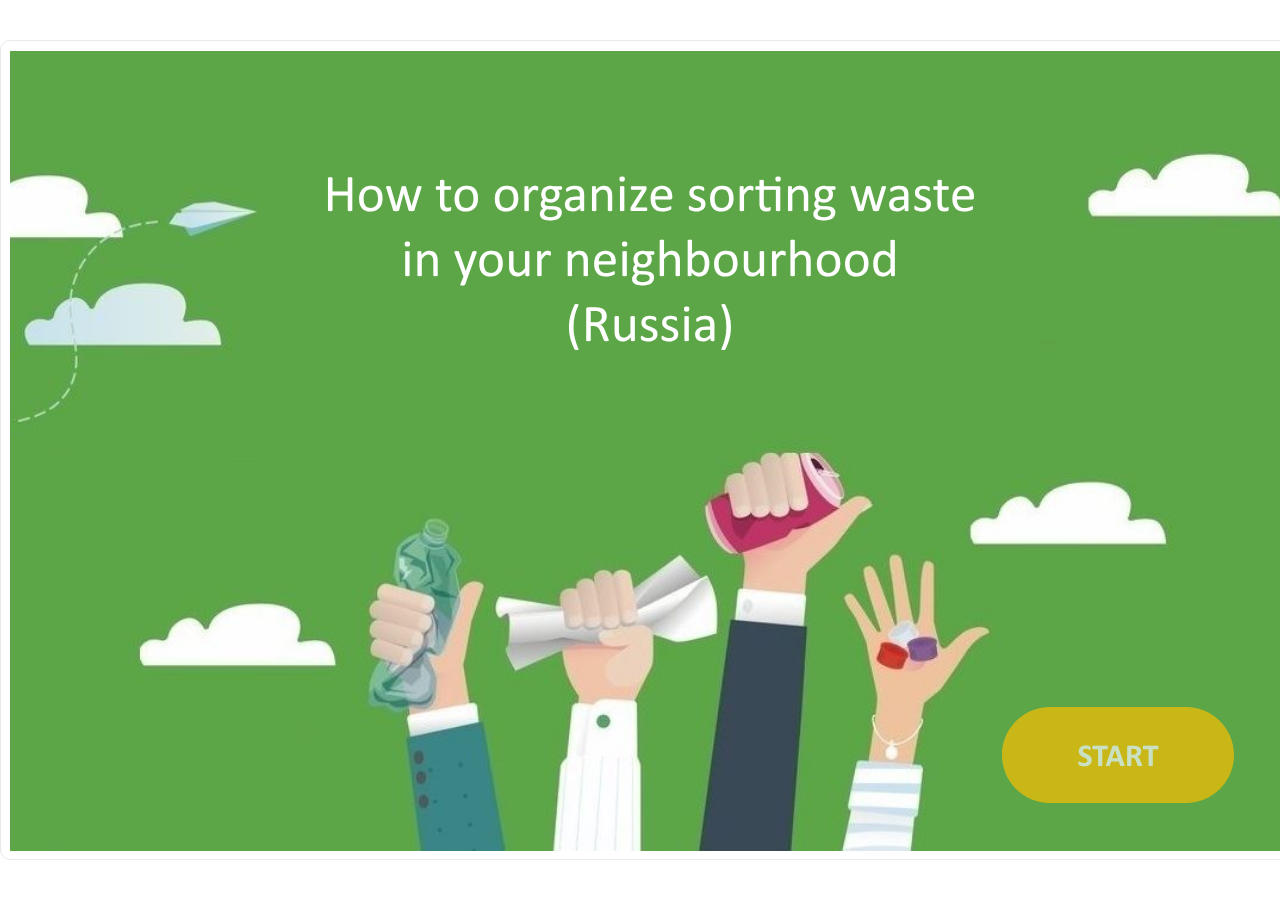
==== story_html5.html @ 177784b8 "Add course files" ====
<!DOCTYPE html>
<html lang="en-US">
<head>
  <meta charset="utf-8">
  <!-- Created using Storyline 3 - http://www.articulate.com  -->
  <!-- version: 3.10.22406.0 -->
  <title>Organising waste sorting in Russia</title>
  <meta http-equiv="x-ua-compatible" content="IE=edge" />
  <meta name="viewport" content="width=device-width, initial-scale=1.0, user-scalable=no, shrink-to-fit=no, minimal-ui" />
  <meta name="apple-mobile-web-app-capable" content="yes" />
  <style>
    html, body { height: 100%; padding: 0; margin: 0 }
    #app { height: 100%; width: 100%; }
  </style>
  
  <script>window.THREE = { };</script>
</head>
<body style="background: #FFFFFF" class="cs-HTML theme-classic">
  <!-- 360 -->
  <script>!function(e){function n(e,i){return e.test(i)}function i(e){var i=e||navigator.userAgent,o=i.split("[FBAN");if(void 0!==o[1]&&(i=o[0]),this.apple={phone:n(t,i),ipod:n(d,i),tablet:!n(t,i)&&n(s,i),device:n(t,i)||n(d,i)||n(s,i)},this.amazon={phone:n(h,i),tablet:!n(h,i)&&n(a,i),device:n(h,i)||n(a,i)},this.android={phone:n(h,i)||n(b,i),tablet:!n(h,i)&&!n(b,i)&&(n(a,i)||n(r,i)),device:n(h,i)||n(a,i)||n(b,i)||n(r,i)},this.windows={phone:n(l,i),tablet:n(p,i),device:n(l,i)||n(p,i)},this.other={blackberry:n(f,i),blackberry10:n(u,i),opera:n(c,i),firefox:n(A,i),chrome:n(w,i),device:n(f,i)||n(u,i)||n(c,i)||n(A,i)||n(w,i)},this.seven_inch=n(v,i),this.any=this.apple.device||this.android.device||this.windows.device||this.other.device||this.seven_inch,this.phone=this.apple.phone||this.android.phone||this.windows.phone,this.tablet=this.apple.tablet||this.android.tablet||this.windows.tablet,"undefined"==typeof window)return this}function o(){var e=new i;return e.Class=i,e}var t=/iPhone/i,d=/iPod/i,s=/iPad/i,b=/(?=.*\bAndroid\b)(?=.*\bMobile\b)/i,r=/Android/i,h=/(?=.*\bAndroid\b)(?=.*\bSD4930UR\b)/i,a=/(?=.*\bAndroid\b)(?=.*\b(?:KFOT|KFTT|KFJWI|KFJWA|KFSOWI|KFTHWI|KFTHWA|KFAPWI|KFAPWA|KFARWI|KFASWI|KFSAWI|KFSAWA)\b)/i,l=/IEMobile/i,p=/(?=.*\bWindows\b)(?=.*\bARM\b)/i,f=/BlackBerry/i,u=/BB10/i,c=/Opera Mini/i,w=/(CriOS|Chrome)(?=.*\bMobile\b)/i,A=/(?=.*\bFirefox\b)(?=.*\bMobile\b)/i,v=new RegExp("(?:Nexus 7|BNTV250|Kindle Fire|Silk|GT-P1000)","i");"undefined"!=typeof module&&module.exports&&"undefined"==typeof window?module.exports=i:"undefined"!=typeof module&&module.exports&&"undefined"!=typeof window?module.exports=o():"function"==typeof define&&define.amd?define("isMobile",[],e.isMobile=o()):e.isMobile=o()}(this);
    window.isMobile.apple.tablet = window.isMobile.apple.tablet ||
      (navigator.platform === 'MacIntel' && navigator.maxTouchPoints > 1);
    window.isMobile.apple.device = window.isMobile.apple.device || window.isMobile.apple.tablet;
    window.isMobile.tablet = window.isMobile.tablet || window.isMobile.apple.tablet;
    window.isMobile.any = window.isMobile.any || window.isMobile.apple.tablet;
  </script>

  <div id="focus-sink" aria-hidden="true" tabIndex=-1"></div>

  <div id="preso"></div>
  <script>
    window.DS = {};
    window.globals = {
      DATA_PATH_BASE: '',
      HAS_FRAME: true,
      HAS_SLIDE: true,

      lmsPresent: false,
      tinCanPresent: false,
      cmi5Present: false,
      aoSupport: false,
      scale: 'noscale',
      captureRc: false,
      browserSize: 'optimal',
      bgColor: '#FFFFFF',
      features: '',
      themeName: 'classic',
      preloaderColor: '#FFFFFF',
      suppressAnalytics: false,
      productChannel: 'perpetual',
      publishSource: 'storyline',
      aid: '',
      cid: '782045ec-8916-403a-8ca7-09c21c4bb5e2',
      playerVersion: '3.10.22406.0',
      maxIosVideoElements: 5,

      
      parseParams: function(qs) {
        if (window.globals.parsedParams != null) {
          return window.globals.parsedParams;
        }
        qs = (qs || window.location.search.substr(1)).split('+').join(' ');
        var params = {},
            tokens,
            re = /[?&]?([^=]+)=([^&]*)/g;

        while (tokens = re.exec(qs)) {
          params[decodeURIComponent(tokens[1]).trim()] =
            decodeURIComponent(tokens[2]).trim();
        }
        window.globals.parsedParams = params;
        return params;
      }

    };

    (function() {

      var classTypes = [ 'desktop', 'mobile', 'phone', 'tablet' ];

      var addDeviceClasses = function(prefix, testObj) {
        var curr, i;
        for (i = 0; i < classTypes.length; i++) {
          curr = classTypes[i];
          if (testObj[curr]) {
            document.body.classList.add(prefix + curr);
          }
        }
      };

      var params = window.globals.parseParams(),
          isDevicePreview = params.devicepreview === '1',
          isPhoneOverride = params.deviceType === 'phone' || (isDevicePreview && params.phone == '1'),
          isTabletOverride = (params.deviceType === 'tablet' || isDevicePreview) && !isPhoneOverride,
          isMobileOverride = isPhoneOverride || isTabletOverride;

      var deviceView = {
        desktop: !window.isMobile.any && !isMobileOverride,
        mobile: window.isMobile.any || isMobileOverride,
        phone: isPhoneOverride || (window.isMobile.phone && !isTabletOverride),
        tablet: isTabletOverride || window.isMobile.tablet
      };

      window.globals.deviceView = deviceView;
      window.isMobile.desktop = !window.isMobile.any;
      window.isMobile.mobile = window.isMobile.any;

      addDeviceClasses('view-', deviceView);

    })();
  </script>
  
  <script src='story_content/user.js' type=text/javascript></script>
  <div class="slide-loader"></div>

  <script type="text/javascript">
    if (window.globals.deviceView.isMobile) { var doc = document, loader = doc.body.querySelector('.slide-loader'); [ 1, 2, 3 ].forEach(function(n) { var d = doc.createElement('div'); d.style.backgroundColor = window.globals.preloaderColor; d.classList.add('mobile-loader-dot'); d.classList.add('dot' + n); loader.appendChild(d); }); }
  </script>

  <div class="mobile-load-title-overlay" style="display: none">
    <div class="mobile-load-title">Organising waste sorting in Russia</div>
  </div>

  <div class="mobile-chrome-warning"></div>

  <script>
    
    if (window.autoSpider && window.vInterfaceObject) {
      document.querySelector('.mobile-load-title-overlay').style.display = 'none';
    }
  </script>

  

  <link rel="stylesheet" href="html5/data/css/output.min.css" data-noprefix />
</body>
<script src="html5/lib/scripts/ds-bootstrap.min.js"></script>
</html>
---- html5/data/css/output.min.css ----
@font-face {
  font-family: 'Open SansBold CharsBoldFE60EE8D';
  src: url('[data-uri]');
  font-style: normal;
  font-weight: normal;
}
@font-face {
  font-family: 'Open Sans Charset1_ 6WTF60293A0';
  src: url('[data-uri]');
  font-style: normal;
  font-weight: normal;
}
@font-face {
  font-family: 'Calibri Charset1_ 6bawcEF178EF7';
  src: url('[data-uri]');
  font-style: normal;
  font-weight: normal;
}
@font-face {
  font-family: 'CalibriBold CharsetBold7B407F75';
  src: url('[data-uri]');
  font-style: normal;
  font-weight: normal;
}
@font-face {
  font-family: 'Segoe UI Charset1_ 5ts385D0E8B3';
  src: url('[data-uri]');
  font-style: normal;
  font-weight: normal;
}
@font-face {
  font-family: 'Symbol Charset1_ 6maguy073BBEE5';
  src: url('[data-uri]');
  font-style: normal;
  font-weight: normal;
}
.cs-npnxnanbnsnfns00000000001 .cs-infopanel  {
  box-shadow: 0 1px 0 rgba(184, 184, 184, 1);
  background: rgba(255, 255, 255, 1);
}
.cs-npnxnanbnsnfns00000000001 .cs-infopanel .cs-link {
  color: rgba(124, 34, 128, 1);
}
.cs-npnxnanbnsnfns00000000001 .cs-infopanel .cs-link:hover {
  color: rgba(0, 0, 238, 1);
}
.cs-npnxnanbnsnfns00000000001 .cs-infopanel .cs-name {
  color: rgba(68, 68, 68, 1);
}
.cs-npnxnanbnsnfns00000000001 .cs-infopanel .cs-title {
  color: rgba(153, 153, 153, 1);
}
.cs-npnxnanbnsnfns00000000001 .cs-infopanelpopup  {
  box-shadow: 0 1px 0 rgba(184, 184, 184, 1);
  background: linear-gradient(180deg, rgba(233, 233, 233, 1) 0%, rgba(207, 207, 207, 1) 100%);
}
.cs-npnxnanbnsnfns00000000001 .cs-infopanelpopup .cs-link {
  color: rgba(124, 34, 128, 1);
}
.cs-npnxnanbnsnfns00000000001 .cs-infopanelpopup .cs-link:hover {
  color: rgba(0, 0, 238, 1);
}
.cs-npnxnanbnsnfns00000000001 .cs-infopanelpopup .cs-name {
  color: rgba(68, 68, 68, 1);
}
.cs-npnxnanbnsnfns00000000001 .cs-infopanelpopup .cs-bio {
  color: rgba(153, 153, 153, 1);
}
.cs-npnxnanbnsnfns00000000001 .cs-timer  {
  color: rgba(85, 85, 85, 1);
}
.cs-npnxnanbnsnfns00000000001 .cs-duration stop:first-child {
  stop-color: rgba(0, 215, 255, 1);
}
.cs-npnxnanbnsnfns00000000001 .cs-duration stop:last-child {
  stop-color: rgba(0, 171, 255, 1);
}
.cs-npnxnanbnsnfns00000000001 .cs-elapsed stop:first-child {
  stop-color: rgba(254, 227, 71, 1);
}
.cs-npnxnanbnsnfns00000000001 .cs-elapsed stop:last-child {
  stop-color: rgba(252, 204, 42, 1);
}
.cs-npnxnanbnsnfns00000000001 .cs-timer .cs-pie .cs-innerstroke {
  stroke: rgba(199, 199, 199, 1);
}
.cs-npnxnanbnsnfns00000000001 .cs-timer .cs-pie .cs-innerborder {
  stroke: rgba(255, 255, 255, 1);
}
.cs-npnxnanbnsnfns00000000001 .cs-window  {
  box-shadow: 0 8px 5px rgba(0, 0, 0, 0.2);
  border-color: rgba(234, 234, 234, 1);
  background: rgba(243, 243, 243, 1);
  color: rgba(85, 85, 85, 1);
}
.cs-npnxnanbnsnfns00000000001 .cs-window .cs-diva {
  border-color: rgba(247, 247, 247, 1);
}
.cs-npnxnanbnsnfns00000000001 .cs-window .cs-divb {
  border-color: rgba(211, 211, 211, 1);
}
.cs-npnxnanbnsnfns00000000001 .cs-editor .cs-editor-slide {
  color: rgba(85, 85, 85, 1);
}
.cs-npnxnanbnsnfns00000000001 .cs-editor .cs-editor-html {
  color: rgba(68, 68, 68, 1);
}
.cs-npnxnanbnsnfns00000000001 .cs-editor .cs-editor-button {
  text-shadow: 0 1px 0 rgba(240, 240, 240, 1);
  color: rgba(53, 53, 53, 1);
  border-color: rgba(177, 177, 177, 1);
  background: linear-gradient(180deg, rgba(245, 245, 245, 1) 0%, rgba(199, 199, 199, 1) 100%);
}
.cs-npnxnanbnsnfns00000000001 .cs-editor .cs-editor-button:hover {
  background: linear-gradient(180deg, rgba(242, 242, 242, 1) 0%, rgba(175, 175, 175, 1) 100%);
}
.cs-npnxnanbnsnfns00000000001 .cs-editor .cs-editor-button:active {
  background: linear-gradient(180deg, rgba(199, 199, 199, 1) 0%, rgba(244, 244, 244, 1) 100%);
}
.cs-npnxnanbnsnfns00000000001 .cs-listitem  {
  color: rgba(53, 53, 53, 1);
  border-color: rgba(223, 223, 223, 1);
}
.cs-npnxnanbnsnfns00000000001 .cs-listitem.cs-viewed {
  color: rgba(144, 144, 144, 1);
}
.cs-npnxnanbnsnfns00000000001 .cs-listitem.cs-selected {
  color: rgba(53, 53, 53, 1);
  background: rgba(192, 226, 241, 1);
}
.cs-npnxnanbnsnfns00000000001 .cs-listitem.cs-selected:hover {
  background: rgba(192, 226, 241, 1);
}
.cs-npnxnanbnsnfns00000000001 .cs-listitem.cs-selected.hover {
  background: rgba(192, 226, 241, 1);
}
.cs-npnxnanbnsnfns00000000001 .cs-listitem.cs-selected:focus {
  background: rgba(192, 226, 241, 1);
}
.cs-npnxnanbnsnfns00000000001 .cs-listitem .cs-icon-carrot {
  fill: rgba(53, 53, 53, 1);
}
.cs-npnxnanbnsnfns00000000001 .cs-listitem .cs-icon-carrot .cs-shadow {
  fill: rgba(255, 255, 255, 1);
}
.cs-npnxnanbnsnfns00000000001 .cs-listitem:hover {
  background: rgba(230, 230, 230, 1);
}
.cs-npnxnanbnsnfns00000000001 .cs-listitem.hover {
  background: rgba(230, 230, 230, 1);
}
.cs-npnxnanbnsnfns00000000001 .cs-listitem:focus {
  background: rgba(230, 230, 230, 1);
}
.cs-npnxnanbnsnfns00000000001 .cs-glossary  {
  color: rgba(53, 53, 53, 1);
}
.cs-npnxnanbnsnfns00000000001 .cs-glossary .cs-scrolling-panel {
  background: rgba(231, 231, 231, 1);
}
.cs-npnxnanbnsnfns00000000001 .cs-glossary .cs-term.cs-selected .cs-choice-list-trigger {
  color: rgba(53, 53, 53, 1);
  background: rgba(192, 226, 241, 1);
}
.cs-npnxnanbnsnfns00000000001 .cs-glossary .cs-term.cs-selected .cs-choice-list-trigger:focus {
  color: rgba(53, 53, 53, 1);
  background: rgba(192, 226, 241, 1);
}
.cs-npnxnanbnsnfns00000000001 .cs-glossary .cs-term:hover .cs-choice-list-trigger {
  background: rgba(230, 230, 230, 1);
}
.cs-npnxnanbnsnfns00000000001 .cs-glossary .cs-term.hover .cs-choice-list-trigger {
  background: rgba(230, 230, 230, 1);
}
.cs-npnxnanbnsnfns00000000001 .cs-glossary .cs-term .cs-choice-list-trigger:focus {
  background: rgba(230, 230, 230, 1);
}
.cs-npnxnanbnsnfns00000000001 .cs-glossary .cs-diva {
  border-color: rgba(226, 226, 226, 1);
}
.cs-npnxnanbnsnfns00000000001 .cs-glossary .cs-divb {
  border-color: rgba(226, 226, 226, 1);
}
.cs-npnxnanbnsnfns00000000001 .cs-glossary .cs-divc {
  border-color: rgba(250, 250, 250, 1);
}
.cs-npnxnanbnsnfns00000000001 .cs-glossary .cs-heading {
  color: rgba(68, 68, 68, 1);
}
.cs-npnxnanbnsnfns00000000001 .cs-resource .cs-separator {
  border-color: rgba(224, 224, 224, 1);
}
.cs-npnxnanbnsnfns00000000001 .cs-outline  {
  color: rgba(68, 68, 68, 1);
}
.cs-npnxnanbnsnfns00000000001 .cs-outline .cs-diva {
  border-color: rgba(198, 198, 198, 1);
}
.cs-npnxnanbnsnfns00000000001 .cs-outline .cs-divb {
  border-color: rgba(249, 249, 249, 1);
}
.cs-npnxnanbnsnfns00000000001 .cs-outline .cs-divc {
  border-color: rgba(225, 225, 225, 1);
}
.cs-npnxnanbnsnfns00000000001 .cs-outline .cs-search-filter:hover {
  color: rgba(0, 0, 238, 1);
}
.cs-npnxnanbnsnfns00000000001 .cs-outline .cs-search-filter.hover {
  color: rgba(0, 0, 238, 1);
}
.cs-npnxnanbnsnfns00000000001 .cs-transcript  {
  color: rgba(68, 68, 68, 1);
}
.cs-npnxnanbnsnfns00000000001 .cs-transcript .cs-div {
  border-color: rgba(225, 225, 225, 1);
}
.cs-npnxnanbnsnfns00000000001 .cs-tabs:not(.topmenu-item) {
  color: rgba(85, 85, 85, 1);
}
.cs-npnxnanbnsnfns00000000001 .cs-tabs .cs-inner-button:not(.topmenu-item) {
  text-shadow: 0 1px 0 rgba(240, 240, 240, 1);
}
.cs-npnxnanbnsnfns00000000001 .cs-tabs:hover:not(.topmenu-item) {
  color: rgba(51, 51, 51, 1);
}
.cs-npnxnanbnsnfns00000000001 .cs-tabs.cs-selected {
  background: rgba(243, 243, 243, 1);
  color: rgba(51, 51, 51, 1);
}
.cs-npnxnanbnsnfns00000000001 .cs-seekcontrol  {
  background: linear-gradient(180deg, rgba(245, 245, 245, 1) 0%, rgba(199, 199, 199, 1) 100%);
  border-color: rgba(177, 177, 177, 1);
}
.cs-npnxnanbnsnfns00000000001 .cs-seekcontrol .cs-button:hover .cs-icon {
  fill: rgba(85, 85, 85, 1);
}
.cs-npnxnanbnsnfns00000000001 .cs-seekcontrol .cs-button.hover .cs-icon {
  fill: rgba(85, 85, 85, 1);
}
.cs-npnxnanbnsnfns00000000001 .cs-seekcontrol .cs-button .cs-icon-shadow {
  fill: rgba(240, 240, 240, 1);
}
.cs-npnxnanbnsnfns00000000001 .cs-seekcontrol .cs-button .cs-icon {
  fill: rgba(45, 45, 45, 1);
}
.cs-npnxnanbnsnfns00000000001 .cs-seekcontrol .cs-seek .cs-fill {
  background: rgba(255, 255, 255, 1);
}
.cs-npnxnanbnsnfns00000000001 .cs-seekcontrol .cs-seek {
  background: rgba(231, 231, 231, 1);
  border-color: rgba(184, 184, 184, 1);
}
.cs-npnxnanbnsnfns00000000001 .cs-searchinput .cs-input {
  color: rgba(138, 138, 138, 1);
  border-color: rgba(173, 173, 173, 1);
  background: rgba(223, 223, 223, 1);
}
.cs-npnxnanbnsnfns00000000001 .cs-searchinput .cs-input:focus {
  color: rgba(51, 51, 51, 1);
  background: rgba(250, 250, 250, 1);
}
.cs-npnxnanbnsnfns00000000001 .cs-searchinput .cs-input:hover {
  box-shadow: inset 0 0 1px 0 rgba(107, 248, 255, 1);
}
.cs-npnxnanbnsnfns00000000001 .cs-searchinput .cs-input.hover {
  box-shadow: inset 0 0 1px 0 rgba(107, 248, 255, 1);
}
.cs-npnxnanbnsnfns00000000001 .cs-searchinput .cs-button .cs-icon {
  fill: rgba(138, 138, 138, 1);
}
.cs-npnxnanbnsnfns00000000001 .cs-searchinput .cs-button:hover {
  fill: linear-gradient(180deg, rgba(245, 245, 245, 1) 0%, rgba(199, 199, 199, 1) 100%);
}
.cs-npnxnanbnsnfns00000000001 .cs-searchinput .cs-button.hover {
  fill: linear-gradient(180deg, rgba(245, 245, 245, 1) 0%, rgba(199, 199, 199, 1) 100%);
}
.cs-npnxnanbnsnfns00000000001 .cs-menu  {
  box-shadow: 0 1px 0 rgba(184, 184, 184, 1);
  background: rgba(243, 243, 243, 1);
}
.cs-npnxnanbnsnfns00000000001 .cs-topmenu-item.active .cs-tab {
  background: rgba(243, 243, 243, 1);
}
.cs-npnxnanbnsnfns00000000001 .cs-logo  {
  box-shadow: 0 1px 0 rgba(184, 184, 184, 1);
  background: rgba(255, 255, 255, 1);
}
.cs-npnxnanbnsnfns00000000001 .cs-checkbox  {
  color: rgba(68, 68, 68, 1);
}
.cs-npnxnanbnsnfns00000000001 .cs-checkbox:hover {
  border-color: rgba(107, 248, 255, 1);
}
.cs-npnxnanbnsnfns00000000001 .cs-checkbox.hover {
  border-color: rgba(107, 248, 255, 1);
}
.cs-npnxnanbnsnfns00000000001 .cs-checkbox .cs-box {
  color: rgba(255, 255, 255, 1);
  border-color: rgba(184, 184, 184, 1);
}
.cs-npnxnanbnsnfns00000000001 .cs-checkbox .cs-box:checked::after {
  color: rgba(51, 204, 0, 1);
}
.cs-npnxnanbnsnfns00000000001 .cs-button  {
  text-shadow: 0 1px 0 rgba(240, 240, 240, 1);
  color: rgba(53, 53, 53, 1);
  border-color: rgba(177, 177, 177, 1);
  background: linear-gradient(180deg, rgba(245, 245, 245, 1) 0%, rgba(199, 199, 199, 1) 100%);
  box-shadow: 0 1px 0 rgba(207, 207, 207, 1);
}
.cs-npnxnanbnsnfns00000000001 .cs-button .cs-icon {
  fill: rgba(53, 53, 53, 1);
}
.cs-npnxnanbnsnfns00000000001 .cs-button .cs-icon-shadow {
  fill: rgba(240, 240, 240, 1);
}
.cs-npnxnanbnsnfns00000000001 .cs-button:hover {
  background: linear-gradient(180deg, rgba(242, 242, 242, 1) 0%, rgba(175, 175, 175, 1) 100%);
}
.cs-npnxnanbnsnfns00000000001 .cs-button.hover {
  background: linear-gradient(180deg, rgba(242, 242, 242, 1) 0%, rgba(175, 175, 175, 1) 100%);
}
.cs-npnxnanbnsnfns00000000001 .cs-button:active {
  background: linear-gradient(180deg, rgba(199, 199, 199, 1) 0%, rgba(244, 244, 244, 1) 100%);
}
.cs-npnxnanbnsnfns00000000001 .cs-button.cs-disabled:hover {
  background: linear-gradient(180deg, rgba(245, 245, 245, 1) 0%, rgba(199, 199, 199, 1) 100%);
}
.cs-npnxnanbnsnfns00000000001 .cs-button.cs-disabled.hover {
  background: linear-gradient(180deg, rgba(245, 245, 245, 1) 0%, rgba(199, 199, 199, 1) 100%);
}
.cs-npnxnanbnsnfns00000000001 .cs-button.cs-disabled:active {
  background: linear-gradient(180deg, rgba(245, 245, 245, 1) 0%, rgba(199, 199, 199, 1) 100%);
}
.cs-npnxnanbnsnfns00000000001 .cs-button.cs-volume:hover {
  background: linear-gradient(180deg, rgba(245, 245, 245, 1) 0%, rgba(199, 199, 199, 1) 100%);
}
.cs-npnxnanbnsnfns00000000001 .cs-button.cs-volume.hover {
  background: linear-gradient(180deg, rgba(245, 245, 245, 1) 0%, rgba(199, 199, 199, 1) 100%);
}
.cs-npnxnanbnsnfns00000000001 .cs-button.cs-volume:active {
  background: linear-gradient(180deg, rgba(245, 245, 245, 1) 0%, rgba(199, 199, 199, 1) 100%);
}
.cs-npnxnanbnsnfns00000000001.cs-base  {
  color: rgba(85, 85, 85, 1);
  border-color: rgba(233, 233, 233, 1);
  background: linear-gradient(180deg, rgba(255, 255, 255, 1) 0%, rgba(255, 255, 255, 1) 100%);
}
.cs-npnxnanbnsnfns00000000001.cs-base .cs-separator .cs-diva {
  background: rgba(211, 211, 211, 1);
}
.cs-npnxnanbnsnfns00000000001.cs-base .cs-separator .cs-divb {
  background: rgba(247, 247, 247, 1);
}
.cs-npnxnanbnsnfns00000000001.cs-base .cs-topmenu-item.active .cs-tab {
  border-color: rgba(211, 211, 211, 1);
}
.cs-npnxnanbnsnfns00000000001.cs-base .cs-topmenu-item.active .cs-panel {
  border-color: rgba(211, 211, 211, 1);
}
.cs-npnxnanbnsnfns00000000001.cs-base .cs-left {
  background: linear-gradient(180deg, rgba(219, 219, 219, 1) 0%, rgba(195, 195, 195, 1) 100%);
}
.cs-npnxnanbnsnfns00000000001.cs-base .cs-area-primary .cs-slide-container {
  background: linear-gradient(180deg, rgba(255, 255, 255, 0) 0%, rgba(255, 255, 255, 0) 100%);
}
.cs-npnxnanbnsnfns00000000001 .cs-volume::-moz-range-thumb {
  border-color: rgba(165, 165, 165, 1);
  box-shadow: inset 0 0 1px 0 rgba(212, 212, 212, 1);
  background: rgba(200, 200, 200, 1);
}
.cs-npnxnanbnsnfns00000000001 .cs-volume::-ms-thumb {
  border-color: rgba(165, 165, 165, 1);
  box-shadow: inset 0 0 1px 0 rgba(212, 212, 212, 1);
  background: rgba(200, 200, 200, 1);
}
.cs-npnxnanbnsnfns00000000001 .cs-volume::-webkit-slider-thumb {
  border-color: rgba(165, 165, 165, 1);
  box-shadow: inset 0 0 1px 0 rgba(212, 212, 212, 1);
  background: rgba(200, 200, 200, 1);
}
.cs-npnxnanbnsnfns00000000001 .cs-volume::-moz-range-track {
  border-color: rgba(242, 242, 242, 1);
  background: linear-gradient(180deg, rgba(188, 188, 188, 1) 0%, rgba(188, 188, 188, 1) 50.196%, rgba(195, 195, 195, 1) 100%);
}
.cs-npnxnanbnsnfns00000000001 .cs-volume::-ms-track {
  border-color: rgba(242, 242, 242, 1);
  background: linear-gradient(180deg, rgba(188, 188, 188, 1) 0%, rgba(188, 188, 188, 1) 50.196%, rgba(195, 195, 195, 1) 100%);
}
.cs-npnxnanbnsnfns00000000001 .cs-volume::-webkit-slider-runnable-track {
  border-color: rgba(242, 242, 242, 1);
  background: linear-gradient(180deg, rgba(188, 188, 188, 1) 0%, rgba(188, 188, 188, 1) 50.196%, rgba(195, 195, 195, 1) 100%);
}
body.show-focus .tab-focus-box {
  border-color: rgba(255, 255, 0, 1);
}
.skipnav {
  border-color: rgba(255, 255, 0, 1);
}
.fn-npnxnanbsnfns00000000001 {
  font-family: 'Open SansD6FFC9F9';
  -webkit-font-variant-ligatures: no-common-ligatures;
  font-variant-ligatures: no-common-ligatures;
}
.fn-pxabnsnfns00000000001 {
  font-family: 'Open SansD6FFC9F9';
  -webkit-font-variant-ligatures: no-common-ligatures;
  font-variant-ligatures: no-common-ligatures;
}
.fn-npxnabnsnfns00000000001 {
  font-family: 'Open SansD6FFC9F9';
  -webkit-font-variant-ligatures: no-common-ligatures;
  font-variant-ligatures: no-common-ligatures;
}
.fn-npnxnanbnsnfns00000000001 {
  font-family: 'Open SansD6FFC9F9';
  -webkit-font-variant-ligatures: no-common-ligatures;
  font-variant-ligatures: no-common-ligatures;
}
.fn-pxabnsnfns00000000000 {
  font-family: 'Open SansD6FFC9F9';
  -webkit-font-variant-ligatures: no-common-ligatures;
  font-variant-ligatures: no-common-ligatures;
}
@font-face {
  font-family: 'Open SansD6FFC9F9';
  src: url('[data-uri]');
  font-style: normal;
  font-weight: bold;
}
@font-face {
  font-family: 'Open SansD6FFC9F9';
  src: url('[data-uri]');
  font-style: normal;
  font-weight: normal;
}
.cs-InvalidPromptSlide .cs-5Vt20cb9QkO-InvalidPromptSlide-btn0 {
  color: rgba(53, 53, 53, 1);
  border-color: rgba(177, 177, 177, 1);
  background: linear-gradient(180deg, rgba(245, 245, 245, 1) 0%, rgba(199, 199, 199, 1) 100%);
  text-shadow: 0 1px 0 rgba(240, 240, 240, 1);
}
.cs-InvalidPromptSlide .cs-5Vt20cb9QkO-InvalidPromptSlide-btn0 .cs-html {
  color: rgba(68, 68, 68, 1);
}
.cs-InvalidPromptSlide .cs-5Vt20cb9QkO-InvalidPromptSlide-btn0 .cs-slide {
  border-color: rgba(85, 85, 85, 1);
}
.cs-InvalidPromptSlide .cs-5Vt20cb9QkO-InvalidPromptSlide-btn0:hover {
  background: linear-gradient(180deg, rgba(242, 242, 242, 1) 0%, rgba(175, 175, 175, 1) 100%);
}
.cs-InvalidPromptSlide .cs-5Vt20cb9QkO-InvalidPromptSlide-btn0:active {
  background: linear-gradient(180deg, rgba(199, 199, 199, 1) 0%, rgba(244, 244, 244, 1) 100%);
}
.cs-PrintPromptSlide .cs-5Vt20cb9QkO-PrintPromptSlide-btn0 {
  color: rgba(53, 53, 53, 1);
  border-color: rgba(177, 177, 177, 1);
  background: linear-gradient(180deg, rgba(245, 245, 245, 1) 0%, rgba(199, 199, 199, 1) 100%);
  text-shadow: 0 1px 0 rgba(240, 240, 240, 1);
}
.cs-PrintPromptSlide .cs-5Vt20cb9QkO-PrintPromptSlide-btn0 .cs-html {
  color: rgba(68, 68, 68, 1);
}
.cs-PrintPromptSlide .cs-5Vt20cb9QkO-PrintPromptSlide-btn0 .cs-slide {
  border-color: rgba(85, 85, 85, 1);
}
.cs-PrintPromptSlide .cs-5Vt20cb9QkO-PrintPromptSlide-btn0:hover {
  background: linear-gradient(180deg, rgba(242, 242, 242, 1) 0%, rgba(175, 175, 175, 1) 100%);
}
.cs-PrintPromptSlide .cs-5Vt20cb9QkO-PrintPromptSlide-btn0:active {
  background: linear-gradient(180deg, rgba(199, 199, 199, 1) 0%, rgba(244, 244, 244, 1) 100%);
}
.cs-ScrollPromptSlide .cs-5Vt20cb9QkO-ScrollPromptSlide-btn0 {
  color: rgba(53, 53, 53, 1);
  border-color: rgba(177, 177, 177, 1);
  background: linear-gradient(180deg, rgba(245, 245, 245, 1) 0%, rgba(199, 199, 199, 1) 100%);
  text-shadow: 0 1px 0 rgba(240, 240, 240, 1);
}
.cs-ScrollPromptSlide .cs-5Vt20cb9QkO-ScrollPromptSlide-btn0 .cs-html {
  color: rgba(68, 68, 68, 1);
}
.cs-ScrollPromptSlide .cs-5Vt20cb9QkO-ScrollPromptSlide-btn0 .cs-slide {
  border-color: rgba(85, 85, 85, 1);
}
.cs-ScrollPromptSlide .cs-5Vt20cb9QkO-ScrollPromptSlide-btn0:hover {
  background: linear-gradient(180deg, rgba(242, 242, 242, 1) 0%, rgba(175, 175, 175, 1) 100%);
}
.cs-ScrollPromptSlide .cs-5Vt20cb9QkO-ScrollPromptSlide-btn0:active {
  background: linear-gradient(180deg, rgba(199, 199, 199, 1) 0%, rgba(244, 244, 244, 1) 100%);
}
.cs-ResumePromptSlide .cs-5Vt20cb9QkO-ResumePromptSlide-btn0 {
  color: rgba(53, 53, 53, 1);
  border-color: rgba(177, 177, 177, 1);
  background: linear-gradient(180deg, rgba(245, 245, 245, 1) 0%, rgba(199, 199, 199, 1) 100%);
  text-shadow: 0 1px 0 rgba(240, 240, 240, 1);
}
.cs-ResumePromptSlide .cs-5Vt20cb9QkO-ResumePromptSlide-btn0 .cs-html {
  color: rgba(68, 68, 68, 1);
}
.cs-ResumePromptSlide .cs-5Vt20cb9QkO-ResumePromptSlide-btn0 .cs-slide {
  border-color: rgba(85, 85, 85, 1);
}
.cs-ResumePromptSlide .cs-5Vt20cb9QkO-ResumePromptSlide-btn0:hover {
  background: linear-gradient(180deg, rgba(242, 242, 242, 1) 0%, rgba(175, 175, 175, 1) 100%);
}
.cs-ResumePromptSlide .cs-5Vt20cb9QkO-ResumePromptSlide-btn0:active {
  background: linear-gradient(180deg, rgba(199, 199, 199, 1) 0%, rgba(244, 244, 244, 1) 100%);
}
.cs-ResumePromptSlide .cs-5Vt20cb9QkO-ResumePromptSlide-btn1 {
  color: rgba(53, 53, 53, 1);
  border-color: rgba(177, 177, 177, 1);
  background: linear-gradient(180deg, rgba(245, 245, 245, 1) 0%, rgba(199, 199, 199, 1) 100%);
  text-shadow: 0 1px 0 rgba(240, 240, 240, 1);
}
.cs-ResumePromptSlide .cs-5Vt20cb9QkO-ResumePromptSlide-btn1 .cs-html {
  color: rgba(68, 68, 68, 1);
}
.cs-ResumePromptSlide .cs-5Vt20cb9QkO-ResumePromptSlide-btn1 .cs-slide {
  border-color: rgba(85, 85, 85, 1);
}
.cs-ResumePromptSlide .cs-5Vt20cb9QkO-ResumePromptSlide-btn1:hover {
  background: linear-gradient(180deg, rgba(242, 242, 242, 1) 0%, rgba(175, 175, 175, 1) 100%);
}
.cs-ResumePromptSlide .cs-5Vt20cb9QkO-ResumePromptSlide-btn1:active {
  background: linear-gradient(180deg, rgba(199, 199, 199, 1) 0%, rgba(244, 244, 244, 1) 100%);
}
.cs-ExternalInterfaceErrorSlide .cs-buttonOK {
  color: rgba(53, 53, 53, 1);
  border-color: rgba(177, 177, 177, 1);
  background: linear-gradient(180deg, rgba(245, 245, 245, 1) 0%, rgba(199, 199, 199, 1) 100%);
  text-shadow: 0 1px 0 rgba(240, 240, 240, 1);
}
.cs-ExternalInterfaceErrorSlide .cs-buttonOK .cs-html {
  color: rgba(68, 68, 68, 1);
}
.cs-ExternalInterfaceErrorSlide .cs-buttonOK .cs-slide {
  border-color: rgba(85, 85, 85, 1);
}
.cs-ExternalInterfaceErrorSlide .cs-buttonOK:hover {
  background: linear-gradient(180deg, rgba(242, 242, 242, 1) 0%, rgba(175, 175, 175, 1) 100%);
}
.cs-ExternalInterfaceErrorSlide .cs-buttonOK:active {
  background: linear-gradient(180deg, rgba(199, 199, 199, 1) 0%, rgba(244, 244, 244, 1) 100%);
}
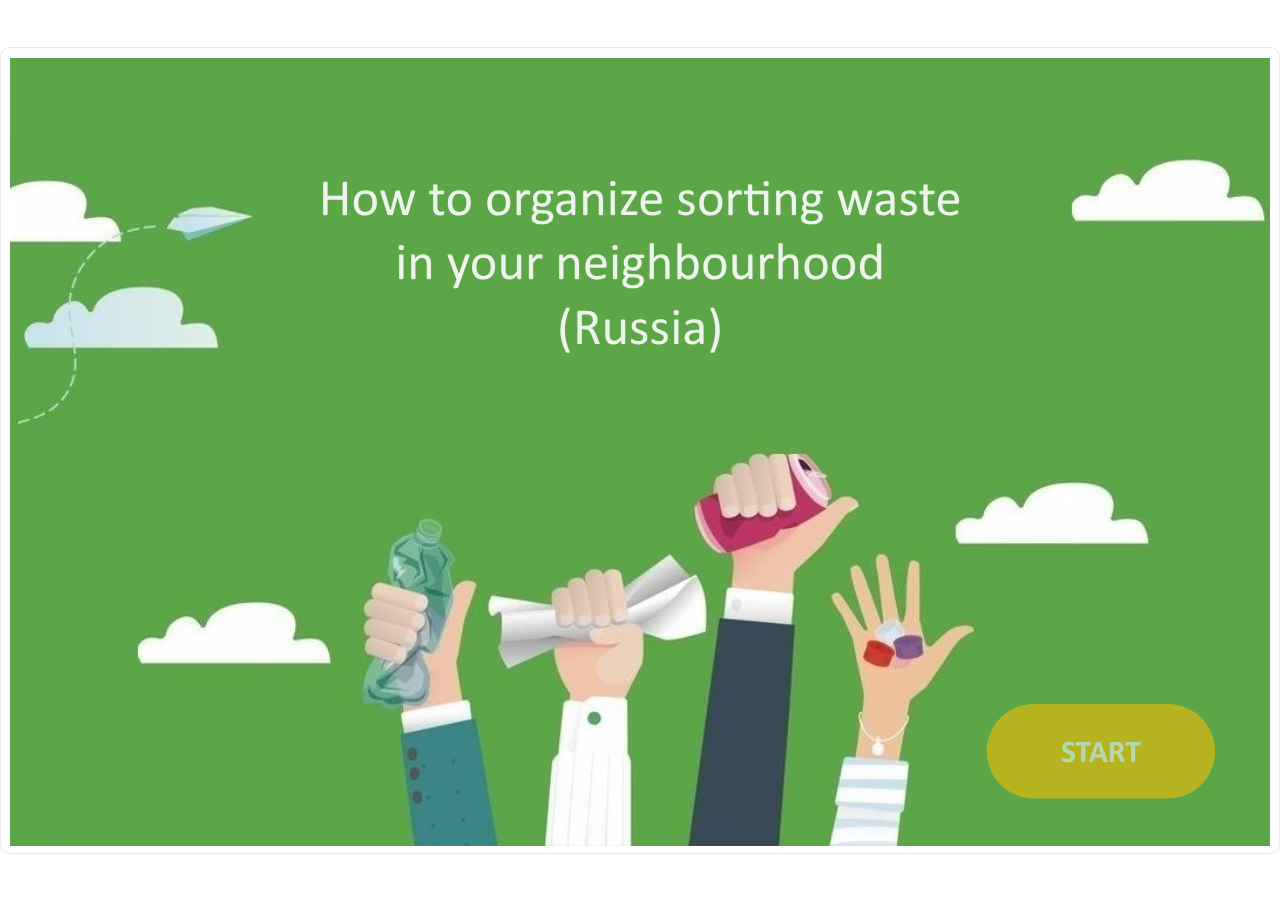
==== commit 0bf4fbd0: "Fix the scaling" ====
--- a/story_html5.html
+++ b/story_html5.html
@@ -39,7 +39,7 @@
       tinCanPresent: false,
       cmi5Present: false,
       aoSupport: false,
-      scale: 'noscale',
+      scale: 'show all',
       captureRc: false,
       browserSize: 'optimal',
       bgColor: '#FFFFFF',
--- a/html5/data/css/output.min.css
+++ b/html5/data/css/output.min.css
@@ -1,35 +1,35 @@
 @font-face {
-  font-family: 'Open SansBold CharsBoldFE60EE8D';
+  font-family: 'Open SansBold CharsBold22E75F7B';
   src: url('[data-uri]');
   font-style: normal;
   font-weight: normal;
 }
 @font-face {
-  font-family: 'Open Sans Charset1_ 6WTF60293A0';
+  font-family: 'Open Sans Charset1_ 63QB013A1B8';
   src: url('[data-uri]');
   font-style: normal;
   font-weight: normal;
 }
 @font-face {
-  font-family: 'Calibri Charset1_ 6bawcEF178EF7';
+  font-family: 'Calibri Charset1_ 5wEhW9050EC9C';
   src: url('[data-uri]');
   font-style: normal;
   font-weight: normal;
 }
 @font-face {
-  font-family: 'CalibriBold CharsetBold7B407F75';
+  font-family: 'CalibriBold CharsetBold61DBE156';
   src: url('[data-uri]');
   font-style: normal;
   font-weight: normal;
 }
 @font-face {
-  font-family: 'Segoe UI Charset1_ 5ts385D0E8B3';
+  font-family: 'Segoe UI Charset1_ 69I1E878431C';
   src: url('[data-uri]');
   font-style: normal;
   font-weight: normal;
 }
 @font-face {
-  font-family: 'Symbol Charset1_ 6maguy073BBEE5';
+  font-family: 'Symbol Charset1_ 63WwFh7B18B165';
   src: url('[data-uri]');
   font-style: normal;
   font-weight: normal;
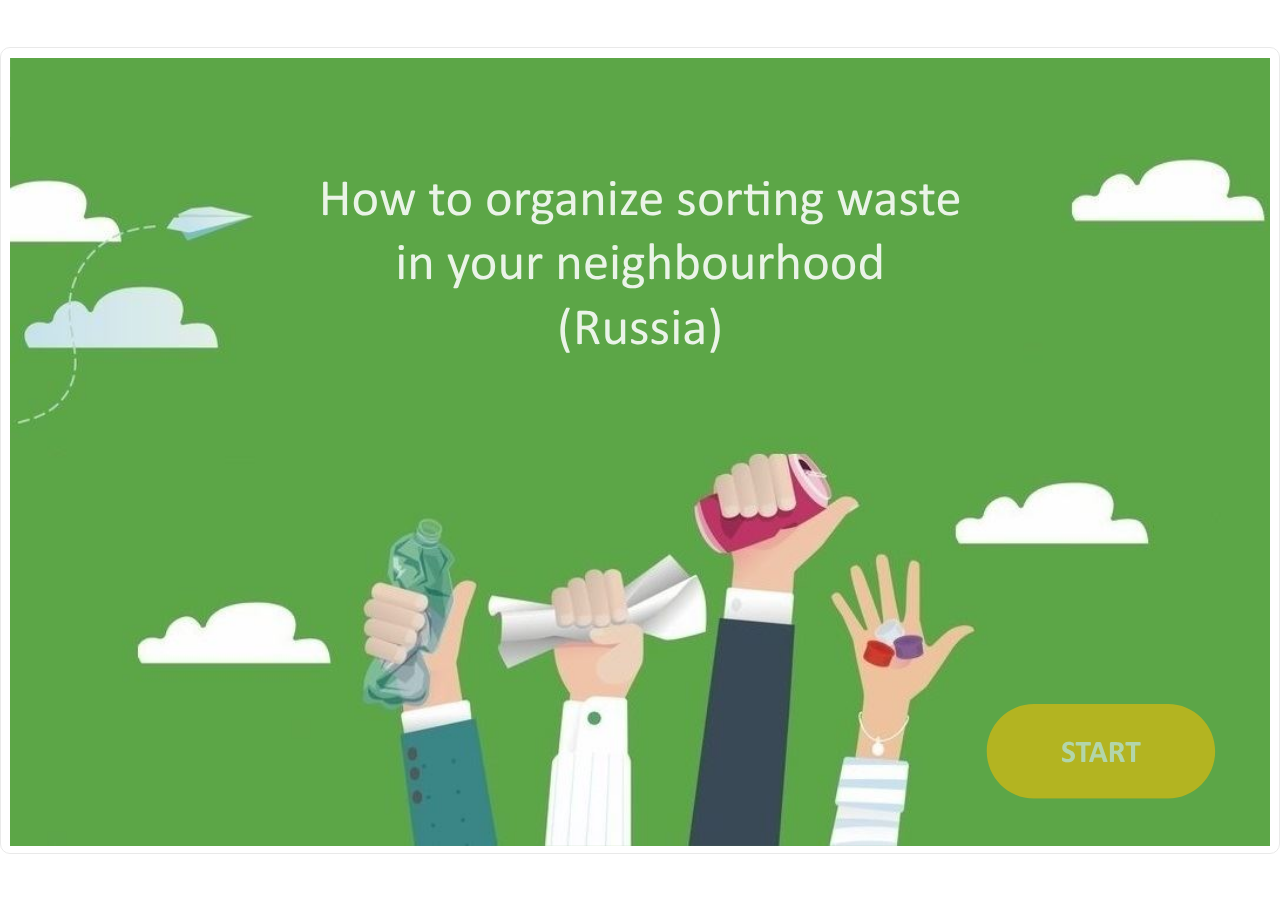
==== commit 06811965: "Updates and fixes" ====
--- a/story_html5.html
+++ b/story_html5.html
@@ -4,7 +4,7 @@
   <meta charset="utf-8">
   <!-- Created using Storyline 3 - http://www.articulate.com  -->
   <!-- version: 3.10.22406.0 -->
-  <title>Organising waste sorting in Russia</title>
+  <title>Organising waste sorting in Russia ver2</title>
   <meta http-equiv="x-ua-compatible" content="IE=edge" />
   <meta name="viewport" content="width=device-width, initial-scale=1.0, user-scalable=no, shrink-to-fit=no, minimal-ui" />
   <meta name="apple-mobile-web-app-capable" content="yes" />
@@ -50,7 +50,7 @@
       productChannel: 'perpetual',
       publishSource: 'storyline',
       aid: '',
-      cid: '782045ec-8916-403a-8ca7-09c21c4bb5e2',
+      cid: 'cca97e5d-cf6e-443b-9f77-2e0955d13dc4',
       playerVersion: '3.10.22406.0',
       maxIosVideoElements: 5,
 
@@ -118,7 +118,7 @@
   </script>
 
   <div class="mobile-load-title-overlay" style="display: none">
-    <div class="mobile-load-title">Organising waste sorting in Russia</div>
+    <div class="mobile-load-title">Organising waste sorting in Russia ver2</div>
   </div>
 
   <div class="mobile-chrome-warning"></div>
--- a/html5/data/css/output.min.css
+++ b/html5/data/css/output.min.css
@@ -1,36 +1,36 @@
 @font-face {
-  font-family: 'Open SansBold CharsBold22E75F7B';
+  font-family: 'Open SansBold CharsBold9DAF0914';
   src: url('[data-uri]');
   font-style: normal;
   font-weight: normal;
 }
 @font-face {
-  font-family: 'Open Sans Charset1_ 63QB013A1B8';
+  font-family: 'Open Sans Charset1_ 5wIC4E128B8';
   src: url('[data-uri]');
   font-style: normal;
   font-weight: normal;
 }
 @font-face {
-  font-family: 'Calibri Charset1_ 5wEhW9050EC9C';
-  src: url('[data-uri]');
-  font-style: normal;
-  font-weight: normal;
-}
-@font-face {
-  font-family: 'CalibriBold CharsetBold61DBE156';
-  src: url('[data-uri]');
-  font-style: normal;
-  font-weight: normal;
-}
-@font-face {
-  font-family: 'Segoe UI Charset1_ 69I1E878431C';
-  src: url('[data-uri]');
-  font-style: normal;
-  font-weight: normal;
-}
-@font-face {
-  font-family: 'Symbol Charset1_ 63WwFh7B18B165';
-  src: url('[data-uri]');
+  font-family: 'Calibri Charset1_ 6dZtg006512AA';
+  src: url('[data-uri]');
+  font-style: normal;
+  font-weight: normal;
+}
+@font-face {
+  font-family: 'CalibriBold CharsetBoldDCDAB8AE';
+  src: url('[data-uri]');
+  font-style: normal;
+  font-weight: normal;
+}
+@font-face {
+  font-family: 'Segoe UI Charset1_ 5tDP5D6D99A2';
+  src: url('[data-uri]');
+  font-style: normal;
+  font-weight: normal;
+}
+@font-face {
+  font-family: 'Symbol Charset1_ 5jvXY07346C29F';
+  src: url('[data-uri]');
   font-style: normal;
   font-weight: normal;
 }
@@ -434,94 +434,94 @@
   font-style: normal;
   font-weight: normal;
 }
-.cs-InvalidPromptSlide .cs-5Vt20cb9QkO-InvalidPromptSlide-btn0 {
-  color: rgba(53, 53, 53, 1);
-  border-color: rgba(177, 177, 177, 1);
-  background: linear-gradient(180deg, rgba(245, 245, 245, 1) 0%, rgba(199, 199, 199, 1) 100%);
-  text-shadow: 0 1px 0 rgba(240, 240, 240, 1);
-}
-.cs-InvalidPromptSlide .cs-5Vt20cb9QkO-InvalidPromptSlide-btn0 .cs-html {
-  color: rgba(68, 68, 68, 1);
-}
-.cs-InvalidPromptSlide .cs-5Vt20cb9QkO-InvalidPromptSlide-btn0 .cs-slide {
+.cs-InvalidPromptSlide .cs-5rClzG4tdMb-InvalidPromptSlide-btn0 {
+  color: rgba(53, 53, 53, 1);
+  border-color: rgba(177, 177, 177, 1);
+  background: linear-gradient(180deg, rgba(245, 245, 245, 1) 0%, rgba(199, 199, 199, 1) 100%);
+  text-shadow: 0 1px 0 rgba(240, 240, 240, 1);
+}
+.cs-InvalidPromptSlide .cs-5rClzG4tdMb-InvalidPromptSlide-btn0 .cs-html {
+  color: rgba(68, 68, 68, 1);
+}
+.cs-InvalidPromptSlide .cs-5rClzG4tdMb-InvalidPromptSlide-btn0 .cs-slide {
   border-color: rgba(85, 85, 85, 1);
 }
-.cs-InvalidPromptSlide .cs-5Vt20cb9QkO-InvalidPromptSlide-btn0:hover {
-  background: linear-gradient(180deg, rgba(242, 242, 242, 1) 0%, rgba(175, 175, 175, 1) 100%);
-}
-.cs-InvalidPromptSlide .cs-5Vt20cb9QkO-InvalidPromptSlide-btn0:active {
-  background: linear-gradient(180deg, rgba(199, 199, 199, 1) 0%, rgba(244, 244, 244, 1) 100%);
-}
-.cs-PrintPromptSlide .cs-5Vt20cb9QkO-PrintPromptSlide-btn0 {
-  color: rgba(53, 53, 53, 1);
-  border-color: rgba(177, 177, 177, 1);
-  background: linear-gradient(180deg, rgba(245, 245, 245, 1) 0%, rgba(199, 199, 199, 1) 100%);
-  text-shadow: 0 1px 0 rgba(240, 240, 240, 1);
-}
-.cs-PrintPromptSlide .cs-5Vt20cb9QkO-PrintPromptSlide-btn0 .cs-html {
-  color: rgba(68, 68, 68, 1);
-}
-.cs-PrintPromptSlide .cs-5Vt20cb9QkO-PrintPromptSlide-btn0 .cs-slide {
+.cs-InvalidPromptSlide .cs-5rClzG4tdMb-InvalidPromptSlide-btn0:hover {
+  background: linear-gradient(180deg, rgba(242, 242, 242, 1) 0%, rgba(175, 175, 175, 1) 100%);
+}
+.cs-InvalidPromptSlide .cs-5rClzG4tdMb-InvalidPromptSlide-btn0:active {
+  background: linear-gradient(180deg, rgba(199, 199, 199, 1) 0%, rgba(244, 244, 244, 1) 100%);
+}
+.cs-PrintPromptSlide .cs-5rClzG4tdMb-PrintPromptSlide-btn0 {
+  color: rgba(53, 53, 53, 1);
+  border-color: rgba(177, 177, 177, 1);
+  background: linear-gradient(180deg, rgba(245, 245, 245, 1) 0%, rgba(199, 199, 199, 1) 100%);
+  text-shadow: 0 1px 0 rgba(240, 240, 240, 1);
+}
+.cs-PrintPromptSlide .cs-5rClzG4tdMb-PrintPromptSlide-btn0 .cs-html {
+  color: rgba(68, 68, 68, 1);
+}
+.cs-PrintPromptSlide .cs-5rClzG4tdMb-PrintPromptSlide-btn0 .cs-slide {
   border-color: rgba(85, 85, 85, 1);
 }
-.cs-PrintPromptSlide .cs-5Vt20cb9QkO-PrintPromptSlide-btn0:hover {
-  background: linear-gradient(180deg, rgba(242, 242, 242, 1) 0%, rgba(175, 175, 175, 1) 100%);
-}
-.cs-PrintPromptSlide .cs-5Vt20cb9QkO-PrintPromptSlide-btn0:active {
-  background: linear-gradient(180deg, rgba(199, 199, 199, 1) 0%, rgba(244, 244, 244, 1) 100%);
-}
-.cs-ScrollPromptSlide .cs-5Vt20cb9QkO-ScrollPromptSlide-btn0 {
-  color: rgba(53, 53, 53, 1);
-  border-color: rgba(177, 177, 177, 1);
-  background: linear-gradient(180deg, rgba(245, 245, 245, 1) 0%, rgba(199, 199, 199, 1) 100%);
-  text-shadow: 0 1px 0 rgba(240, 240, 240, 1);
-}
-.cs-ScrollPromptSlide .cs-5Vt20cb9QkO-ScrollPromptSlide-btn0 .cs-html {
-  color: rgba(68, 68, 68, 1);
-}
-.cs-ScrollPromptSlide .cs-5Vt20cb9QkO-ScrollPromptSlide-btn0 .cs-slide {
+.cs-PrintPromptSlide .cs-5rClzG4tdMb-PrintPromptSlide-btn0:hover {
+  background: linear-gradient(180deg, rgba(242, 242, 242, 1) 0%, rgba(175, 175, 175, 1) 100%);
+}
+.cs-PrintPromptSlide .cs-5rClzG4tdMb-PrintPromptSlide-btn0:active {
+  background: linear-gradient(180deg, rgba(199, 199, 199, 1) 0%, rgba(244, 244, 244, 1) 100%);
+}
+.cs-ScrollPromptSlide .cs-5rClzG4tdMb-ScrollPromptSlide-btn0 {
+  color: rgba(53, 53, 53, 1);
+  border-color: rgba(177, 177, 177, 1);
+  background: linear-gradient(180deg, rgba(245, 245, 245, 1) 0%, rgba(199, 199, 199, 1) 100%);
+  text-shadow: 0 1px 0 rgba(240, 240, 240, 1);
+}
+.cs-ScrollPromptSlide .cs-5rClzG4tdMb-ScrollPromptSlide-btn0 .cs-html {
+  color: rgba(68, 68, 68, 1);
+}
+.cs-ScrollPromptSlide .cs-5rClzG4tdMb-ScrollPromptSlide-btn0 .cs-slide {
   border-color: rgba(85, 85, 85, 1);
 }
-.cs-ScrollPromptSlide .cs-5Vt20cb9QkO-ScrollPromptSlide-btn0:hover {
-  background: linear-gradient(180deg, rgba(242, 242, 242, 1) 0%, rgba(175, 175, 175, 1) 100%);
-}
-.cs-ScrollPromptSlide .cs-5Vt20cb9QkO-ScrollPromptSlide-btn0:active {
-  background: linear-gradient(180deg, rgba(199, 199, 199, 1) 0%, rgba(244, 244, 244, 1) 100%);
-}
-.cs-ResumePromptSlide .cs-5Vt20cb9QkO-ResumePromptSlide-btn0 {
-  color: rgba(53, 53, 53, 1);
-  border-color: rgba(177, 177, 177, 1);
-  background: linear-gradient(180deg, rgba(245, 245, 245, 1) 0%, rgba(199, 199, 199, 1) 100%);
-  text-shadow: 0 1px 0 rgba(240, 240, 240, 1);
-}
-.cs-ResumePromptSlide .cs-5Vt20cb9QkO-ResumePromptSlide-btn0 .cs-html {
-  color: rgba(68, 68, 68, 1);
-}
-.cs-ResumePromptSlide .cs-5Vt20cb9QkO-ResumePromptSlide-btn0 .cs-slide {
+.cs-ScrollPromptSlide .cs-5rClzG4tdMb-ScrollPromptSlide-btn0:hover {
+  background: linear-gradient(180deg, rgba(242, 242, 242, 1) 0%, rgba(175, 175, 175, 1) 100%);
+}
+.cs-ScrollPromptSlide .cs-5rClzG4tdMb-ScrollPromptSlide-btn0:active {
+  background: linear-gradient(180deg, rgba(199, 199, 199, 1) 0%, rgba(244, 244, 244, 1) 100%);
+}
+.cs-ResumePromptSlide .cs-5rClzG4tdMb-ResumePromptSlide-btn0 {
+  color: rgba(53, 53, 53, 1);
+  border-color: rgba(177, 177, 177, 1);
+  background: linear-gradient(180deg, rgba(245, 245, 245, 1) 0%, rgba(199, 199, 199, 1) 100%);
+  text-shadow: 0 1px 0 rgba(240, 240, 240, 1);
+}
+.cs-ResumePromptSlide .cs-5rClzG4tdMb-ResumePromptSlide-btn0 .cs-html {
+  color: rgba(68, 68, 68, 1);
+}
+.cs-ResumePromptSlide .cs-5rClzG4tdMb-ResumePromptSlide-btn0 .cs-slide {
   border-color: rgba(85, 85, 85, 1);
 }
-.cs-ResumePromptSlide .cs-5Vt20cb9QkO-ResumePromptSlide-btn0:hover {
-  background: linear-gradient(180deg, rgba(242, 242, 242, 1) 0%, rgba(175, 175, 175, 1) 100%);
-}
-.cs-ResumePromptSlide .cs-5Vt20cb9QkO-ResumePromptSlide-btn0:active {
-  background: linear-gradient(180deg, rgba(199, 199, 199, 1) 0%, rgba(244, 244, 244, 1) 100%);
-}
-.cs-ResumePromptSlide .cs-5Vt20cb9QkO-ResumePromptSlide-btn1 {
-  color: rgba(53, 53, 53, 1);
-  border-color: rgba(177, 177, 177, 1);
-  background: linear-gradient(180deg, rgba(245, 245, 245, 1) 0%, rgba(199, 199, 199, 1) 100%);
-  text-shadow: 0 1px 0 rgba(240, 240, 240, 1);
-}
-.cs-ResumePromptSlide .cs-5Vt20cb9QkO-ResumePromptSlide-btn1 .cs-html {
-  color: rgba(68, 68, 68, 1);
-}
-.cs-ResumePromptSlide .cs-5Vt20cb9QkO-ResumePromptSlide-btn1 .cs-slide {
+.cs-ResumePromptSlide .cs-5rClzG4tdMb-ResumePromptSlide-btn0:hover {
+  background: linear-gradient(180deg, rgba(242, 242, 242, 1) 0%, rgba(175, 175, 175, 1) 100%);
+}
+.cs-ResumePromptSlide .cs-5rClzG4tdMb-ResumePromptSlide-btn0:active {
+  background: linear-gradient(180deg, rgba(199, 199, 199, 1) 0%, rgba(244, 244, 244, 1) 100%);
+}
+.cs-ResumePromptSlide .cs-5rClzG4tdMb-ResumePromptSlide-btn1 {
+  color: rgba(53, 53, 53, 1);
+  border-color: rgba(177, 177, 177, 1);
+  background: linear-gradient(180deg, rgba(245, 245, 245, 1) 0%, rgba(199, 199, 199, 1) 100%);
+  text-shadow: 0 1px 0 rgba(240, 240, 240, 1);
+}
+.cs-ResumePromptSlide .cs-5rClzG4tdMb-ResumePromptSlide-btn1 .cs-html {
+  color: rgba(68, 68, 68, 1);
+}
+.cs-ResumePromptSlide .cs-5rClzG4tdMb-ResumePromptSlide-btn1 .cs-slide {
   border-color: rgba(85, 85, 85, 1);
 }
-.cs-ResumePromptSlide .cs-5Vt20cb9QkO-ResumePromptSlide-btn1:hover {
-  background: linear-gradient(180deg, rgba(242, 242, 242, 1) 0%, rgba(175, 175, 175, 1) 100%);
-}
-.cs-ResumePromptSlide .cs-5Vt20cb9QkO-ResumePromptSlide-btn1:active {
+.cs-ResumePromptSlide .cs-5rClzG4tdMb-ResumePromptSlide-btn1:hover {
+  background: linear-gradient(180deg, rgba(242, 242, 242, 1) 0%, rgba(175, 175, 175, 1) 100%);
+}
+.cs-ResumePromptSlide .cs-5rClzG4tdMb-ResumePromptSlide-btn1:active {
   background: linear-gradient(180deg, rgba(199, 199, 199, 1) 0%, rgba(244, 244, 244, 1) 100%);
 }
 .cs-ExternalInterfaceErrorSlide .cs-buttonOK {
